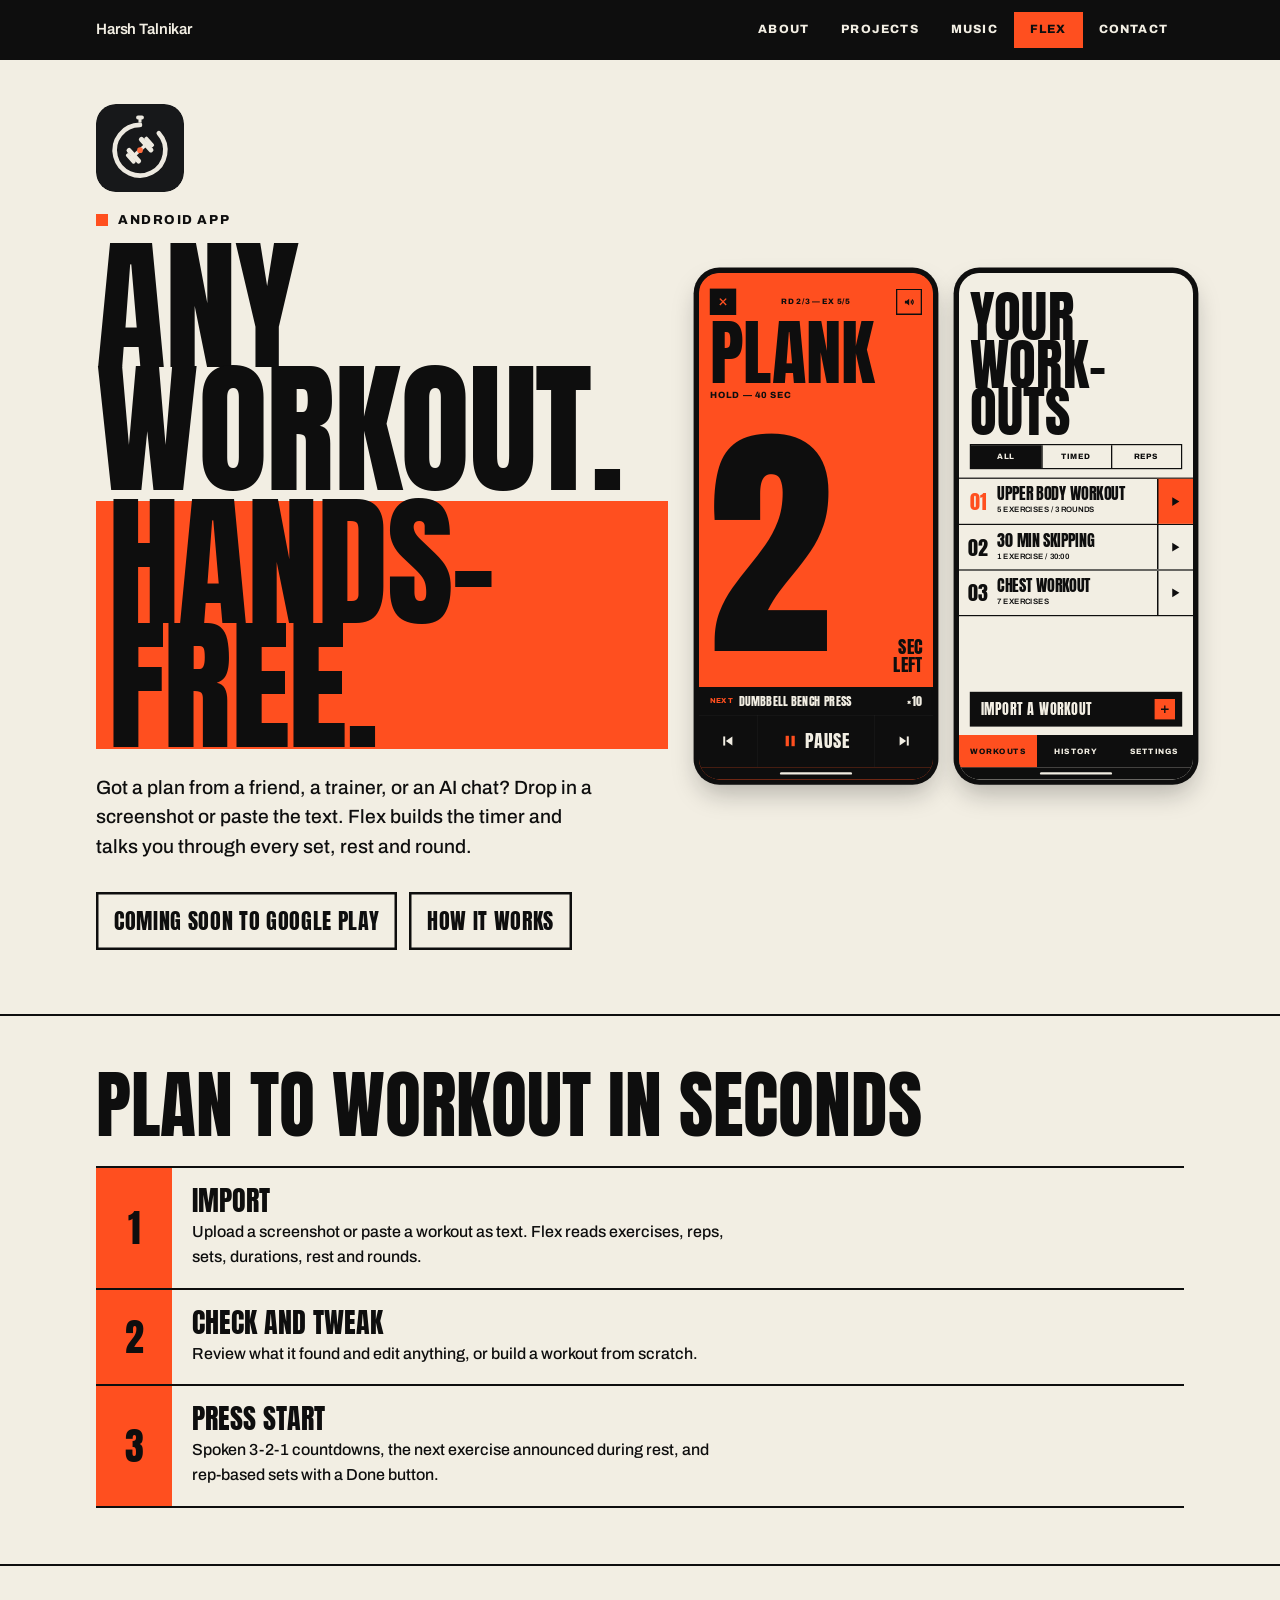
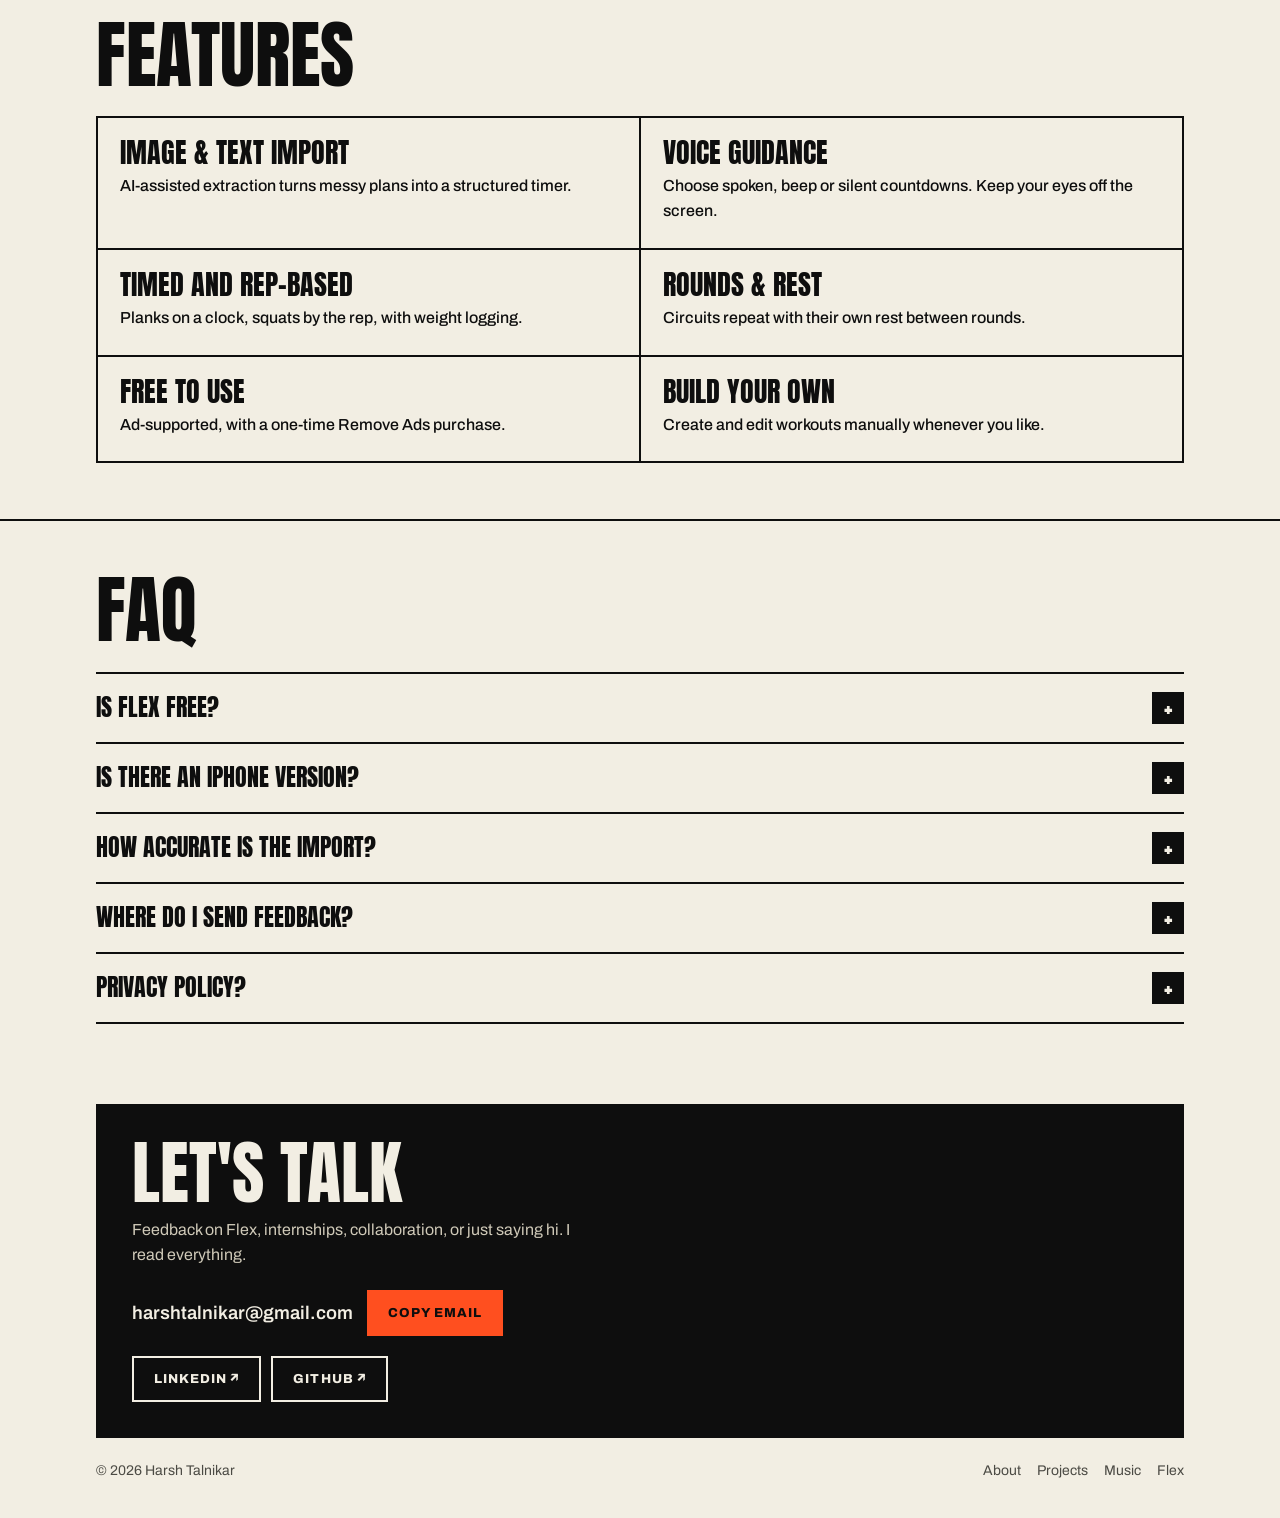
==== flex/index.html @ ae2ca4cb "Add files via upload" ====
<!doctype html>
<html lang="en"><head><meta charset="utf-8"><meta name="viewport" content="width=device-width,initial-scale=1,viewport-fit=cover">
<title>Flex · Any workout, hands-free</title><meta name="description" content="Flex turns a workout screenshot or pasted text into a voice-guided timer. Android app by Harsh Talnikar, coming soon to Google Play.">
<meta name="theme-color" content="#0E0E0E"><link rel="canonical" href="https://harshtalnikar.in/flex/">
<meta property="og:title" content="Flex · Any workout, hands-free"><meta property="og:description" content="Flex turns a workout screenshot or pasted text into a voice-guided timer. Android app by Harsh Talnikar, coming soon to Google Play."><meta property="og:type" content="website"><meta property="og:url" content="https://harshtalnikar.in/flex/"><meta property="og:site_name" content="Harsh Talnikar"><meta property="og:image" content="https://harshtalnikar.in/assets/og-image.png"><meta property="og:image:width" content="1200"><meta property="og:image:height" content="630"><meta name="twitter:card" content="summary_large_image"><meta name="twitter:title" content="Flex · Any workout, hands-free"><meta name="twitter:description" content="Flex turns a workout screenshot or pasted text into a voice-guided timer. Android app by Harsh Talnikar, coming soon to Google Play."><meta name="twitter:image" content="https://harshtalnikar.in/assets/og-image.png">
<link rel="icon" type="image/svg+xml" href="../assets/favicon.svg"><link rel="icon" type="image/png" sizes="32x32" href="../assets/favicon-32.png"><link rel="apple-touch-icon" href="../assets/apple-touch-icon.png">
<link rel="preconnect" href="https://fonts.googleapis.com"><link rel="preconnect" href="https://fonts.gstatic.com" crossorigin>
<link rel="stylesheet" href="https://fonts.googleapis.com/css2?family=Anton&family=Archivo:wght@400;500;600;700;800&family=Geist:wght@400;500;600;700&family=Instrument+Serif:ital@0;1&display=swap">
<link rel="stylesheet" href="../assets/style.css"></head>
<body data-page="flex">
<svg width="0" height="0" style="position:absolute" aria-hidden="true" focusable="false"><defs>
<symbol id="logo2b" viewBox="0 0 64 64"><rect width="64" height="64" rx="14" fill="#17181A"/><g transform="translate(32 32) scale(.8) translate(-32 -32)"><path d="M49.09 18.61A23 23 0 1 1 32 11" fill="none" stroke="#EDE9E0" stroke-width="4.2" stroke-linecap="round"/><rect x="28.5" y="2.5" width="7" height="3.6" rx="1.6" fill="#EDE9E0"/><rect x="30.6" y="5.5" width="2.8" height="3.4" fill="#EDE9E0"/><g transform="translate(32 34) rotate(-42)"><g transform="scale(1.02)"><rect x="-11" y="-1.5" width="22" height="3" rx="1.5" fill="#EDE9E0"/><rect x="-9.6" y="-8.5" width="4.4" height="17" rx="2" fill="#EDE9E0"/><rect x="5.2" y="-8.5" width="4.4" height="17" rx="2" fill="#EDE9E0"/><rect x="-12.8" y="-5.5" width="3.6" height="11" rx="1.5" fill="#EDE9E0"/><rect x="9.2" y="-5.5" width="3.6" height="11" rx="1.5" fill="#EDE9E0"/></g></g><circle cx="32" cy="34" r="2.6" fill="#FF6A3D"/></g></symbol>
<symbol id="chev" viewBox="0 0 24 24"><path d="M9 6l6 6-6 6" fill="none" stroke="currentColor" stroke-width="2.2" stroke-linecap="round" stroke-linejoin="round"/></symbol>
</defs></svg>
<header class="nav"><div class="wrap">
  <a class="brand" href="../" data-link="home"><span>Harsh Talnikar</span></a>
  <nav aria-label="Main"><ul class="seg">
    <li><a href="../about/" data-nav="about">About</a></li>
    <li><a href="../projects/" data-nav="projects">Projects</a></li>
    <li><a href="../music/" data-nav="music">Music</a></li>
    <li><a href="../flex/" data-nav="flex" aria-current="page">Flex</a></li>
    <li><a href="#contact" data-scroll="contact">Contact</a></li>
  </ul></nav>
</div></header>
<main>
<section class="page" data-page="flex">
  <div class="wrap p-hero">
    <div>
      <svg class="p-logo" role="img" aria-label="Flex logo"><use href="#logo2b"/></svg>
      <p class="p-kicker">Android app</p>
      <h1 class="p-h1">Any workout. <span>Hands-free.</span></h1>
      <p class="p-lede">Got a plan from a friend, a trainer, or an AI chat? Drop in a screenshot or paste the text. Flex builds the timer and talks you through every set, rest and round.</p>
      <div class="p-actions">
        <span class="p-btn soon" id="play-btn"><span>Coming soon to Google Play</span></span>
        <a class="p-btn line" href="#how" data-scroll="how"><span>How it works</span></a>
      </div>
    </div>
    <div class="phones" aria-hidden="true">
      <div class="phone"><div class="phone-in ps-timer">
        <div class="ps-top"><span class="ps-x"><svg width="18" height="18" viewBox="0 0 24 24" fill="none" stroke="currentColor" stroke-width="3" stroke-linecap="square"><path d="M6 6l12 12M18 6L6 18"/></svg></span><span class="ps-round">RD 2/3 — EX 5/5</span><span class="ps-vol"><svg width="19" height="19" viewBox="0 0 24 24" fill="#0E0E0E"><path d="M4 9h4l5-4v14l-5-4H4z"/><path d="M16.5 9a4 4 0 0 1 0 6M19 6.5a8 8 0 0 1 0 11" fill="none" stroke="#0E0E0E" stroke-width="2.4"/></svg></span></div>
        <div class="ps-name">Plank</div><div class="ps-sub">HOLD — 40 SEC</div>
        <div class="ps-num"><b id="count">3</b><span>SEC<br>LEFT</span></div>
        <div class="ps-bar"><div class="ps-next"><em>NEXT</em><span>DUMBBELL BENCH PRESS</span><span style="flex:none">×10</span></div>
          <div class="ps-ctrl"><div class="side"><svg width="26" height="26" viewBox="0 0 24 24" fill="#F2EEE3"><path d="M19 5l-10 7 10 7z"/><rect x="5" y="5" width="3" height="14"/></svg></div><div class="mid"><svg width="26" height="26" viewBox="0 0 24 24" fill="#FF4F1F"><rect x="5" y="4" width="5" height="16"/><rect x="14" y="4" width="5" height="16"/></svg>PAUSE</div><div class="side"><svg width="26" height="26" viewBox="0 0 24 24" fill="#F2EEE3"><path d="M5 5l10 7-10 7z"/><rect x="16" y="5" width="3" height="14"/></svg></div></div></div>
        <div class="ps-home" style="background:#0E0E0E"><i></i></div>
      </div></div>
      <div class="phone"><div class="phone-in ps-list">
        <div class="ps-title" style="padding-top:34px">Your<br>Work‑<br>outs</div>
        <div class="ps-tabs"><span class="on">ALL</span><span>TIMED</span><span>REPS</span></div>
        <div class="ps-rows">
          <div class="ps-row hot"><div class="n">01</div><div class="t"><b>Upper Body Workout</b><small>5 EXERCISES / 3 ROUNDS</small></div><div class="go"><svg width="22" height="22" viewBox="0 0 24 24" fill="#0E0E0E"><path d="M7 4l13 8-13 8z"/></svg></div></div>
          <div class="ps-row"><div class="n">02</div><div class="t"><b>30 min skipping</b><small>1 EXERCISE / 30:00</small></div><div class="go"><svg width="22" height="22" viewBox="0 0 24 24" fill="#0E0E0E"><path d="M7 4l13 8-13 8z"/></svg></div></div>
          <div class="ps-row"><div class="n">03</div><div class="t"><b>Chest Workout</b><small>7 EXERCISES</small></div><div class="go"><svg width="22" height="22" viewBox="0 0 24 24" fill="#0E0E0E"><path d="M7 4l13 8-13 8z"/></svg></div></div>
        </div>
        <div class="ps-import"><span>IMPORT A WORKOUT</span><i><svg width="18" height="18" viewBox="0 0 24 24" fill="none" stroke="currentColor" stroke-width="3" stroke-linecap="square"><path d="M12 5v14M5 12h14"/></svg></i></div>
        <div class="ps-tabbar"><span class="on">WORKOUTS</span><span>HISTORY</span><span>SETTINGS</span></div>
        <div class="ps-home"><i></i></div>
      </div></div>
    </div>
  </div>

  <section class="p-sec" id="how"><div class="wrap">
    <h2 class="p-h2">Plan to workout in seconds</h2>
    <ol class="p-steps">
      <li><div class="no">1</div><div class="tx"><h3>Import</h3><p>Upload a screenshot or paste a workout as text. Flex reads exercises, reps, sets, durations, rest and rounds.</p></div></li>
      <li><div class="no">2</div><div class="tx"><h3>Check and tweak</h3><p>Review what it found and edit anything, or build a workout from scratch.</p></div></li>
      <li><div class="no">3</div><div class="tx"><h3>Press start</h3><p>Spoken 3-2-1 countdowns, the next exercise announced during rest, and rep-based sets with a Done button.</p></div></li>
    </ol>
  </div></section>

  <section class="p-sec"><div class="wrap">
    <h2 class="p-h2">Features</h2>
    <div class="p-feats">
      <div><h3>Image &amp; text import</h3><p>AI-assisted extraction turns messy plans into a structured timer.</p></div>
      <div><h3>Voice guidance</h3><p>Choose spoken, beep or silent countdowns. Keep your eyes off the screen.</p></div>
      <div><h3>Timed and rep-based</h3><p>Planks on a clock, squats by the rep, with weight logging.</p></div>
      <div><h3>Rounds &amp; rest</h3><p>Circuits repeat with their own rest between rounds.</p></div>
      <div><h3>Free to use</h3><p>Ad-supported, with a one-time Remove Ads purchase.</p></div>
      <div><h3>Build your own</h3><p>Create and edit workouts manually whenever you like.</p></div>
    </div>
  </div></section>

  <section class="p-sec p-faq"><div class="wrap">
    <h2 class="p-h2">FAQ</h2>
    <details><summary>Is Flex free?</summary><p>Yes. It shows ads, and a one-time purchase removes them.</p></details>
    <details><summary>Is there an iPhone version?</summary><p>Not yet. Android first; iOS may follow.</p></details>
    <details><summary>How accurate is the import?</summary><p>Usually good, but AI can misread things. Always glance over the result before you start.</p></details>
    <details><summary>Where do I send feedback?</summary><p>Write to <strong>harshtalnikar@gmail.com</strong>. I read every message.</p></details>
    <details><summary>Privacy policy?</summary><p>Coming shortly on this page, before the public launch.</p></details>
  </div></section>
</section>
</main>
<footer id="contact"><div class="wrap foot">
  <div class="contact">
    <h2>Let's talk</h2>
    <p>Feedback on Flex, internships, collaboration, or just saying hi. I read everything.</p>
    <div class="email-row"><span class="email" id="email">harshtalnikar@gmail.com</span><button type="button" class="btn cream" id="copy">Copy email</button></div>
    <div class="actions"><a class="btn line-dark" href="https://www.linkedin.com/in/htalnikar/" target="_blank" rel="noopener">LinkedIn ↗</a><a class="btn line-dark" href="https://github.com/Skillboy127" target="_blank" rel="noopener">GitHub ↗</a></div>
  </div>
  <div class="fine"><span>© 2026 Harsh Talnikar</span><nav aria-label="Footer"><a href="../about/">About</a><a href="../projects/">Projects</a><a href="../music/">Music</a><a href="../flex/">Flex</a></nav></div>
</div></footer>
<script>
(function(){

  document.addEventListener('click',function(e){
    var s=e.target.closest('[data-scroll]');
    if(s){
      e.preventDefault();
      var t=document.getElementById(s.getAttribute('data-scroll'));
      if(t) t.scrollIntoView({behavior:'smooth',block:'start'});
      return;
    }
  });

  /* projects filter */
  var fb=document.querySelectorAll('[data-filter]');
  fb.forEach(function(b){
    b.addEventListener('click',function(){
      var f=b.getAttribute('data-filter');
      fb.forEach(function(x){x.setAttribute('aria-pressed',x===b?'true':'false');});
      document.querySelectorAll('.proj').forEach(function(p){p.hidden=!(f==='all'||p.getAttribute('data-cat')===f);});
    });
  });

  /* copy email */
  var cb=document.getElementById('copy'), em=document.getElementById('email');
  if(cb&&em){
  function selectEmail(){var r=document.createRange();r.selectNodeContents(em);var s=window.getSelection();s.removeAllRanges();s.addRange(r);}
  cb.addEventListener('click',function(){
    function ok(){cb.textContent='Copied';setTimeout(function(){cb.textContent='Copy email';},1600);}
    try{ navigator.clipboard.writeText(em.textContent).then(ok,function(){selectEmail();cb.textContent='Selected';}); }
    catch(err){ selectEmail(); cb.textContent='Selected'; }
  });
  }

  /* poster timer: counts 3-2-1 on loop */
  var c=document.getElementById('count');
  if(c && !window.matchMedia('(prefers-reduced-motion: reduce)').matches){
    var n=3; setInterval(function(){ n=n<=1?3:n-1; c.textContent=n; },1000);
  }
})();
</script>
</body></html>
---- assets/style.css ----
/* Concept: "Daylight" — warm paper ground, ink-black cards, one orange accent. Flex page switches the whole chrome to the "Poster" look (Anton, hard rules, square corners). */
:root{
  --bg:#F4F3EF; --surface:#FFFFFF; --field:#E9E7E1; --line:#E3E1DB; --hover:#F0EFEA;
  --ink:#16161A; --ink-2:#45454A; --muted:#6B6B70; --on-ink:#F4F3EF; --on-ink-muted:#B9B8B2;
  --accent:#FF4F1F; --accent-text:#B8330A;
  --nav-bg:rgba(244,243,239,.92); --nav-solid:#F4F3EF;
  --serif:'Instrument Serif',Georgia,'Times New Roman',serif;
  --sans:'Geist',system-ui,-apple-system,'Segoe UI',Roboto,sans-serif;
  --poster-display:'Anton',Impact,'Arial Narrow',sans-serif;
  --poster-sans:'Archivo','Geist',system-ui,sans-serif;
  --p-bg:#F2EEE3; --p-sand:#E4DECF; --p-ink:#0E0E0E; --p-orange:#FF4F1F;
  color-scheme:light;
}
*{box-sizing:border-box}
html{scroll-behavior:smooth}
body{margin:0;background:var(--bg);color:var(--ink);font-family:var(--sans);font-size:16px;line-height:1.55;overflow-x:clip;-webkit-font-smoothing:antialiased}
body::before{content:"";position:fixed;inset:0 0 auto;height:env(safe-area-inset-top,0px);z-index:30;background:var(--nav-solid)}
img,svg{max-width:100%}
a{color:inherit}
p{margin:0 0 14px}
h1,h2,h3{margin:0;font-weight:400;text-wrap:balance}
a:focus-visible,button:focus-visible,summary:focus-visible{outline:2px solid var(--accent);outline-offset:3px}
.wrap{max-width:1120px;margin:0 auto;padding-inline:max(16px,env(safe-area-inset-left,0px)) max(16px,env(safe-area-inset-right,0px))}

/* ---------- nav ---------- */
.nav{position:sticky;top:env(safe-area-inset-top,0px);z-index:20;background:var(--nav-bg);-webkit-backdrop-filter:blur(12px);backdrop-filter:blur(12px);border-bottom:1px solid var(--line)}
.nav .wrap{display:flex;align-items:center;justify-content:space-between;flex-wrap:wrap;gap:10px 20px;padding-block:12px}
.brand{display:flex;align-items:center;gap:10px;font-weight:600;font-size:15px;letter-spacing:-.01em;text-decoration:none}
.logo{width:34px;height:34px;display:block;flex:none}
.seg{display:flex;gap:2px;padding:3px;margin:0;list-style:none;border-radius:10px;background:var(--field)}
.seg a,.seg button{display:block;padding:7px 14px;border:0;border-radius:8px;background:transparent;font:500 14px/1.3 var(--sans);color:var(--ink-2);text-decoration:none;cursor:pointer}
.seg a[aria-current="page"],.seg button[aria-pressed="true"]{background:#fff;color:var(--ink);font-weight:600;box-shadow:0 1px 2px rgba(0,0,0,.08)}
@media (max-width:640px){.nav nav{width:100%}.seg{width:100%}.seg li{flex:1}.seg a{text-align:center;padding:8px 2px;font-size:13px}}

/* ---------- shared bits ---------- */
.eyebrow{display:flex;align-items:center;gap:10px;margin:0 0 18px;font-size:13px;font-weight:600;letter-spacing:.12em;text-transform:uppercase;color:var(--muted)}
.eyebrow::before{content:"";width:9px;height:9px;background:var(--accent)}
.display{font-family:var(--serif);font-size:clamp(3.1rem,9.2vw,7.4rem);line-height:.96;letter-spacing:-.02em;max-width:14ch;margin:0 0 24px}
.display em,.h1 em{font-style:italic;background:linear-gradient(transparent 64%,var(--accent) 64% 90%,transparent 90%);padding:0 .04em}
.h1{font-family:var(--serif);font-size:clamp(2.8rem,7vw,5.4rem);line-height:.98;letter-spacing:-.02em;max-width:16ch;margin:0 0 22px}
.lede{font-size:clamp(1.05rem,1.5vw,1.22rem);color:var(--ink-2);max-width:60ch;margin:0}
.h2{font-family:var(--serif);font-size:clamp(2.1rem,4vw,3rem);line-height:1.05;letter-spacing:-.01em}
.sec{padding-block:56px}
.sec-head{display:flex;justify-content:space-between;align-items:baseline;gap:12px;margin-bottom:22px}
.sec-head a{font-size:14px;font-weight:600;color:var(--ink-2)}
.actions{display:flex;flex-wrap:wrap;gap:10px;margin-top:30px}
.btn{display:inline-flex;align-items:center;justify-content:center;gap:8px;height:46px;padding:0 20px;border-radius:999px;border:1px solid transparent;font:600 15px/1 var(--sans);text-decoration:none;cursor:pointer;transition:transform .12s}
.btn:active{transform:scale(.97)}
.btn.primary{background:var(--ink);color:var(--on-ink)}
.btn.ghost{background:var(--surface);color:var(--ink);border-color:var(--line)}
.btn.cream{background:var(--on-ink);color:var(--ink)}
.btn.line-dark{background:transparent;color:var(--on-ink);border-color:rgba(244,243,239,.3)}
.tags{display:flex;flex-wrap:wrap;gap:8px;margin-top:28px}
.tag{display:inline-block;padding:5px 10px;border-radius:999px;background:var(--field);color:var(--ink-2);font-size:12px;font-weight:600;line-height:1.3}
.tag.live{background:var(--accent);color:var(--ink)}
.two{display:grid;grid-template-columns:minmax(0,1fr) minmax(0,2fr);gap:20px 48px}
.two>*{min-width:0}
@media (max-width:760px){.two{grid-template-columns:minmax(0,1fr)}}
.copy p{max-width:62ch;color:var(--ink-2)}
.copy strong{color:var(--ink)}
.copy a{color:var(--accent-text);font-weight:600}

/* ---------- home ---------- */
.hero{min-height:calc(100svh - 64px);display:flex;align-items:center;padding-block:48px}
@media (max-width:640px){.hero{min-height:calc(100svh - 120px)}}
.feature{display:flex;align-items:center;justify-content:space-between;gap:28px;padding:30px;border-radius:24px;background:var(--ink);color:var(--on-ink);text-decoration:none}
.feature>div{min-width:0}
.feature h3{font-family:var(--serif);font-size:clamp(2.6rem,6vw,4rem);line-height:1;margin:14px 0 12px}
.feature p{color:var(--on-ink-muted);max-width:54ch}
.feature .logo{width:112px;height:112px;border-radius:26px;box-shadow:0 0 0 1px rgba(244,243,239,.12)}
@media (max-width:640px){.feature{flex-direction:column;align-items:flex-start;padding:22px}.feature .logo{width:72px;height:72px;order:-1}}
.list{margin:12px 0 0;padding:0;list-style:none;background:var(--surface);border-radius:16px;overflow:hidden}
.list li+li{border-top:1px solid var(--line)}
.list a{display:flex;align-items:center;gap:14px;padding:16px 18px;text-decoration:none}
.list a:hover{background:var(--hover)}
.list a>span{flex:1;min-width:0}
.list b{display:block;font-weight:500;font-size:17px}
.list small{display:block;margin-top:2px;color:var(--muted);font-size:14px}
.list svg{color:#A3A29C;flex:none}
.tiles{display:grid;grid-template-columns:repeat(auto-fit,minmax(250px,1fr));gap:12px}
.tile{display:flex;flex-direction:column;gap:10px;padding:24px;border-radius:20px;background:var(--surface);text-decoration:none}
.tile .tag{align-self:flex-start}
.tile h3{font-family:var(--serif);font-size:2rem;line-height:1.05}
.tile p{margin:0;color:var(--ink-2);font-size:15px}

/* ---------- inner pages ---------- */
.phead{padding-block:60px 28px}
.photo{display:block;width:100%;height:auto;aspect-ratio:16/8;object-fit:cover;object-position:50% 42%;border-radius:24px}
.timeline{background:var(--surface);border-radius:20px;overflow:hidden}
.tl{display:grid;grid-template-columns:150px minmax(0,1fr);gap:4px 24px;padding:20px 22px}
.tl+.tl{border-top:1px solid var(--line)}
.tl time{color:var(--muted);font-size:14px;font-weight:500;font-variant-numeric:tabular-nums;padding-top:2px}
.tl h3{font:600 17px/1.35 var(--sans);margin:0 0 4px}
.tl p{margin:0;color:var(--ink-2);font-size:15px}
@media (max-width:640px){.tl{grid-template-columns:minmax(0,1fr)}}
.facts{margin:0;padding:0;list-style:none;display:grid;gap:10px}
.facts li{padding:14px 18px;border-radius:14px;background:var(--surface);color:var(--ink-2)}
.facts strong{color:var(--ink)}
.filter{display:inline-flex;margin:22px 0 0}
.projects{display:grid;gap:14px;padding-bottom:56px}
.proj{display:grid;grid-template-columns:minmax(0,1fr) minmax(0,1.7fr);gap:22px 40px;padding:30px;border-radius:24px;background:var(--surface)}
.proj>*{min-width:0}
.proj h2{font-family:var(--serif);font-size:clamp(2rem,4vw,2.7rem);line-height:1.02}
.proj .meta{margin:6px 0 14px;color:var(--muted);font-size:14px}
.proj .tags{margin-top:0}
.proj .actions{margin-top:20px}
.proj ul{margin:0;padding-left:18px;color:var(--ink-2)}
.proj li{margin-bottom:10px}
.proj li strong{color:var(--ink)}
@media (max-width:760px){.proj{grid-template-columns:minmax(0,1fr);padding:22px}}
.eq{display:flex;align-items:flex-end;gap:5px;height:44px;margin-bottom:22px}
.eq i{display:block;width:7px;height:100%;background:var(--accent);border-radius:2px;transform-origin:bottom;animation:eq 1.1s ease-in-out infinite}
.eq i:nth-child(2){animation-delay:-.2s}.eq i:nth-child(3){animation-delay:-.5s}.eq i:nth-child(4){animation-delay:-.8s}.eq i:nth-child(5){animation-delay:-.35s}.eq i:nth-child(6){animation-delay:-.65s}.eq i:nth-child(7){animation-delay:-.1s}
@keyframes eq{0%,100%{transform:scaleY(.25)}50%{transform:scaleY(1)}}
.spotify{display:flex;align-items:center;justify-content:space-between;gap:20px;flex-wrap:wrap;padding:24px 26px;border-radius:20px;background:var(--surface)}
.spotify h3{font-family:var(--serif);font-size:2rem;line-height:1.05;margin-bottom:4px}
.spotify p{margin:0;color:var(--muted);font-size:15px}
.cover-grid{display:grid;grid-template-columns:repeat(auto-fit,minmax(260px,1fr));gap:14px}
.cover-card{display:flex;flex-direction:column;gap:12px;padding:16px 16px 22px;border-radius:22px;background:var(--surface);text-decoration:none}
.cover-card img{display:block;width:100%;height:auto;aspect-ratio:1/1;object-fit:cover;border-radius:12px}
.cover-card h3{font-family:var(--serif);font-size:2rem;line-height:1}
.cover-card p{margin:0;color:var(--ink-2);font-size:15px}
.cover-card .tag{align-self:flex-start}

/* ---------- footer / contact ---------- */
.foot{padding-block:24px 36px}
.contact{display:grid;gap:14px;padding:36px;border-radius:28px;background:var(--ink);color:var(--on-ink)}
.contact h2{font-family:var(--serif);font-size:clamp(2.4rem,5vw,3.6rem);line-height:1}
.contact p{margin:0;color:var(--on-ink-muted);max-width:50ch}
.email-row{display:flex;flex-wrap:wrap;align-items:center;gap:10px 14px;margin-top:8px}
.email{font-weight:600;font-size:1.15rem;user-select:all;overflow-wrap:anywhere}
.contact .actions{margin-top:6px}
.fine{display:flex;flex-wrap:wrap;justify-content:space-between;gap:10px 24px;padding-top:22px;color:var(--muted);font-size:14px}
.fine nav{display:flex;flex-wrap:wrap;gap:6px 16px}
.fine a{text-decoration:none}.fine a:hover{color:var(--ink)}
@media (max-width:640px){.contact{padding:24px}}

/* =====================================================
   POSTER — Flex page chrome and content
   ===================================================== */
body[data-page="flex"]{--nav-bg:#0E0E0E;--nav-solid:#0E0E0E;background:var(--p-bg);color:var(--p-ink);font-family:var(--poster-sans)}
body[data-page="flex"] .nav{border-bottom:0}
body[data-page="flex"] .brand{color:var(--p-bg)}
body[data-page="flex"] .seg{background:transparent;padding:0;gap:0;border-radius:0}
body[data-page="flex"] .seg a{padding:10px 16px;border-radius:0;color:var(--p-bg);font:800 12px/1.3 var(--poster-sans);letter-spacing:.1em;text-transform:uppercase}
body[data-page="flex"] .seg a[aria-current="page"]{background:var(--p-orange);color:var(--p-ink);box-shadow:none}
@media (max-width:640px){body[data-page="flex"] .seg a{padding:10px 2px;font-size:11px;letter-spacing:.04em}}
body[data-page="flex"] .fine{color:#4b4a44}
body[data-page="flex"] .fine a:hover{color:var(--p-ink)}
body[data-page="flex"] .contact{border-radius:0;background:var(--p-ink);color:var(--p-bg)}
body[data-page="flex"] .contact h2{font-family:var(--poster-display);text-transform:uppercase;font-size:clamp(2.6rem,6vw,4.4rem);line-height:.92}
body[data-page="flex"] .contact p{color:#cfc9b8}
body[data-page="flex"] .btn{border-radius:0;font-family:var(--poster-sans);font-weight:800;text-transform:uppercase;letter-spacing:.08em;font-size:13px}
body[data-page="flex"] .btn.cream{background:var(--p-orange);color:var(--p-ink)}
body[data-page="flex"] .btn.line-dark{border:2.5px solid var(--p-bg);color:var(--p-bg)}

.p-hero{display:grid;grid-template-columns:minmax(0,1.2fr) minmax(0,1fr);gap:28px 40px;align-items:center;padding-block:44px 64px}
.p-hero>*{min-width:0}
@media (max-width:900px){.p-hero{grid-template-columns:minmax(0,1fr)}}
.p-kicker{display:flex;align-items:center;gap:10px;margin:0 0 18px;font:800 13px/1 var(--poster-sans);letter-spacing:.12em;text-transform:uppercase}
.p-kicker::before{content:"";width:12px;height:12px;background:var(--p-orange)}
.p-logo{display:block;width:88px;height:88px;margin-bottom:22px;border-radius:20px}
.p-h1{font-family:var(--poster-display);font-weight:400;text-transform:uppercase;font-size:clamp(4rem,11.5vw,9rem);line-height:.86;letter-spacing:-.01em;margin:0 0 24px}
.p-h1 span{display:inline-block;background:var(--p-orange);padding:0 .08em;margin-top:.06em}
.p-lede{font-size:clamp(1.05rem,1.6vw,1.2rem);font-weight:500;max-width:46ch;margin:0}
.p-actions{display:flex;flex-wrap:wrap;gap:12px;margin-top:30px}
.p-btn{display:flex;align-items:center;justify-content:space-between;gap:18px;height:58px;padding:0 12px 0 18px;background:var(--p-ink);color:var(--p-bg);font:400 22px/1 var(--poster-display);letter-spacing:.03em;text-transform:uppercase;text-decoration:none;cursor:pointer}
.p-btn i{width:34px;height:34px;display:grid;place-items:center;background:var(--p-orange);color:var(--p-ink)}
.p-btn.line{background:transparent;color:var(--p-ink);box-shadow:inset 0 0 0 2.5px var(--p-ink);padding-right:18px}
.p-btn:active{transform:translateY(2px)}
.p-h2{font-family:var(--poster-display);font-weight:400;text-transform:uppercase;font-size:clamp(2.6rem,6vw,4.6rem);line-height:.9;margin:0 0 28px}
.p-sec{padding-block:56px;border-top:2.5px solid var(--p-ink)}

.phones{--s:.6;display:flex;justify-content:center;align-items:flex-start;gap:26px;padding:8px}
@media (max-width:900px){.phones{--s:.7}}
@media (max-width:720px){.phones .phone+.phone{display:none}}
@media (max-width:380px){.phones{--s:.6}}
.phone{position:relative;flex:none;width:calc(390px * var(--s));height:calc(844px * var(--s))}
.phone-in{position:absolute;left:0;top:0;width:390px;height:844px;overflow:hidden;border-radius:34px;transform:scale(var(--s));transform-origin:0 0;box-shadow:0 0 0 9px #0E0E0E,0 22px 44px rgba(14,14,14,.28);display:flex;flex-direction:column;font-family:var(--poster-sans);color:#0E0E0E}
.ps-timer{background:#FF4F1F}
.ps-list{background:#F2EEE3}
.ps-top{display:flex;align-items:center;justify-content:space-between;padding:26px 18px 0}
.ps-x{width:44px;height:44px;background:#0E0E0E;color:#FF4F1F;display:grid;place-items:center}
.ps-vol{width:44px;height:44px;box-shadow:inset 0 0 0 2.5px #0E0E0E;display:grid;place-items:center}
.ps-round{font-size:13px;font-weight:800;letter-spacing:.08em}
.ps-name{padding:14px 18px 0;font:400 118px/.85 var(--poster-display);text-transform:uppercase}
.ps-sub{padding:8px 18px 0;font-size:15px;font-weight:800;letter-spacing:.1em}
.ps-num{flex:1;min-height:0;position:relative;display:flex;align-items:center;padding-left:14px}
.ps-num b{font:400 420px/.76 var(--poster-display);font-variant-numeric:tabular-nums}
.ps-num span{position:absolute;right:18px;bottom:22px;text-align:right;font:400 30px/1 var(--poster-display)}
.ps-bar{background:#0E0E0E;color:#F2EEE3}
.ps-next{display:flex;align-items:center;gap:10px;padding:12px 18px;box-shadow:0 1px 0 #333}
.ps-next em{font-style:normal;font-size:12px;font-weight:800;letter-spacing:.1em;color:#FF4F1F}
.ps-next span{flex:1;font:400 20px/1.1 var(--poster-display);letter-spacing:.02em}
.ps-ctrl{display:flex;height:88px}
.ps-ctrl>div{display:flex;align-items:center;justify-content:center}
.ps-ctrl .side{width:96px}
.ps-ctrl .mid{flex:1;gap:12px;font:400 30px/1 var(--poster-display);letter-spacing:.04em;box-shadow:inset 1px 0 0 #333,inset -1px 0 0 #333}
.ps-title{padding:26px 18px 0;font:400 92px/.86 var(--poster-display);text-transform:uppercase}
.ps-tabs{display:flex;margin:14px 18px 0;border:2.5px solid #0E0E0E}
.ps-tabs span{flex:1;padding:9px 0;text-align:center;font-size:13px;font-weight:800;letter-spacing:.08em}
.ps-tabs span+span{box-shadow:inset 2.5px 0 0 #0E0E0E}
.ps-tabs .on{background:#0E0E0E;color:#F2EEE3}
.ps-rows{flex:1;margin-top:14px}
.ps-row{display:flex;align-items:stretch;border-top:2.5px solid #0E0E0E}
.ps-row:last-child{border-bottom:2.5px solid #0E0E0E}
.ps-row .n{width:64px;display:grid;place-items:center;font:400 34px/1 var(--poster-display)}
.ps-row .t{flex:1;padding:12px 0}
.ps-row .t b{display:block;font:400 26px/1 var(--poster-display);text-transform:uppercase}
.ps-row .t small{display:block;margin-top:4px;font-size:13px;font-weight:600}
.ps-row .go{width:60px;display:grid;place-items:center;box-shadow:inset 2.5px 0 0 #0E0E0E}
.ps-row.hot .n{color:#FF4F1F}.ps-row.hot .go{background:#FF4F1F}
.ps-import{display:flex;align-items:center;justify-content:space-between;margin:14px 18px;height:58px;padding:0 12px 0 18px;background:#0E0E0E;color:#F2EEE3;font:400 24px/1 var(--poster-display);letter-spacing:.03em}
.ps-import i{width:34px;height:34px;background:#FF4F1F;color:#0E0E0E;display:grid;place-items:center}
.ps-tabbar{display:flex;height:54px;background:#0E0E0E;color:#F2EEE3;font-size:13px;font-weight:800;letter-spacing:.1em}
.ps-tabbar span{flex:1;display:grid;place-items:center}
.ps-tabbar .on{background:#FF4F1F;color:#0E0E0E}
.ps-home{height:20px;background:#0E0E0E;display:grid;place-items:center}
.ps-home i{display:block;width:120px;height:4px;border-radius:2px;background:#F2EEE3}

.p-steps{margin:0;padding:0;list-style:none;border-top:2.5px solid var(--p-ink)}
.p-steps li{display:grid;grid-template-columns:76px minmax(0,1fr);border-bottom:2.5px solid var(--p-ink)}
.p-steps .no{display:grid;place-items:center;background:var(--p-orange);font:400 38px/1 var(--poster-display)}
.p-steps .tx{padding:18px 20px}
.p-steps h3{font:400 28px/1 var(--poster-display);text-transform:uppercase;margin-bottom:6px}
.p-steps p{margin:0;max-width:60ch;font-weight:500}
.p-feats{display:grid;grid-template-columns:repeat(2,minmax(0,1fr));border-left:2.5px solid var(--p-ink)}
.p-feats>div{padding:20px 22px 24px;border-right:2.5px solid var(--p-ink);border-bottom:2.5px solid var(--p-ink)}
.p-feats{border-top:2.5px solid var(--p-ink)}
.p-feats h3{font:400 28px/1 var(--poster-display);text-transform:uppercase;margin-bottom:8px}
.p-feats p{margin:0;font-weight:500}
@media (max-width:640px){.p-feats{grid-template-columns:minmax(0,1fr)}}
.p-faq details{border-top:2.5px solid var(--p-ink)}
.p-faq details:last-child{border-bottom:2.5px solid var(--p-ink)}
.p-faq summary{display:flex;justify-content:space-between;align-items:center;gap:16px;padding:18px 0;cursor:pointer;list-style:none;font:400 24px/1.1 var(--poster-display);text-transform:uppercase}
.p-faq summary::-webkit-details-marker{display:none}
.p-faq summary::after{content:"+";flex:none;width:32px;height:32px;display:grid;place-items:center;background:var(--p-ink);color:var(--p-bg);font:400 24px/1 var(--poster-display)}
.p-faq details[open] summary::after{content:"–";background:var(--p-orange);color:var(--p-ink)}
.p-faq p{margin:0 0 18px;max-width:60ch;font-weight:500}
.p-faq a{font-weight:700}

@media (prefers-reduced-motion:reduce){html{scroll-behavior:auto}.eq i{animation:none;transform:scaleY(.6)}.btn,.p-btn{transition:none}}

/* real Spotify player */
.embed{border-radius:20px;overflow:hidden;background:var(--surface)}
.embed iframe{display:block;width:100%;height:352px;border:0}
.p-btn.soon{cursor:default;background:transparent;color:var(--p-ink);box-shadow:inset 0 0 0 2.5px var(--p-ink);padding-right:18px}
.p-btn.soon:active{transform:none}
.nf{min-height:calc(100svh - 64px);display:flex;align-items:center;padding-block:48px}
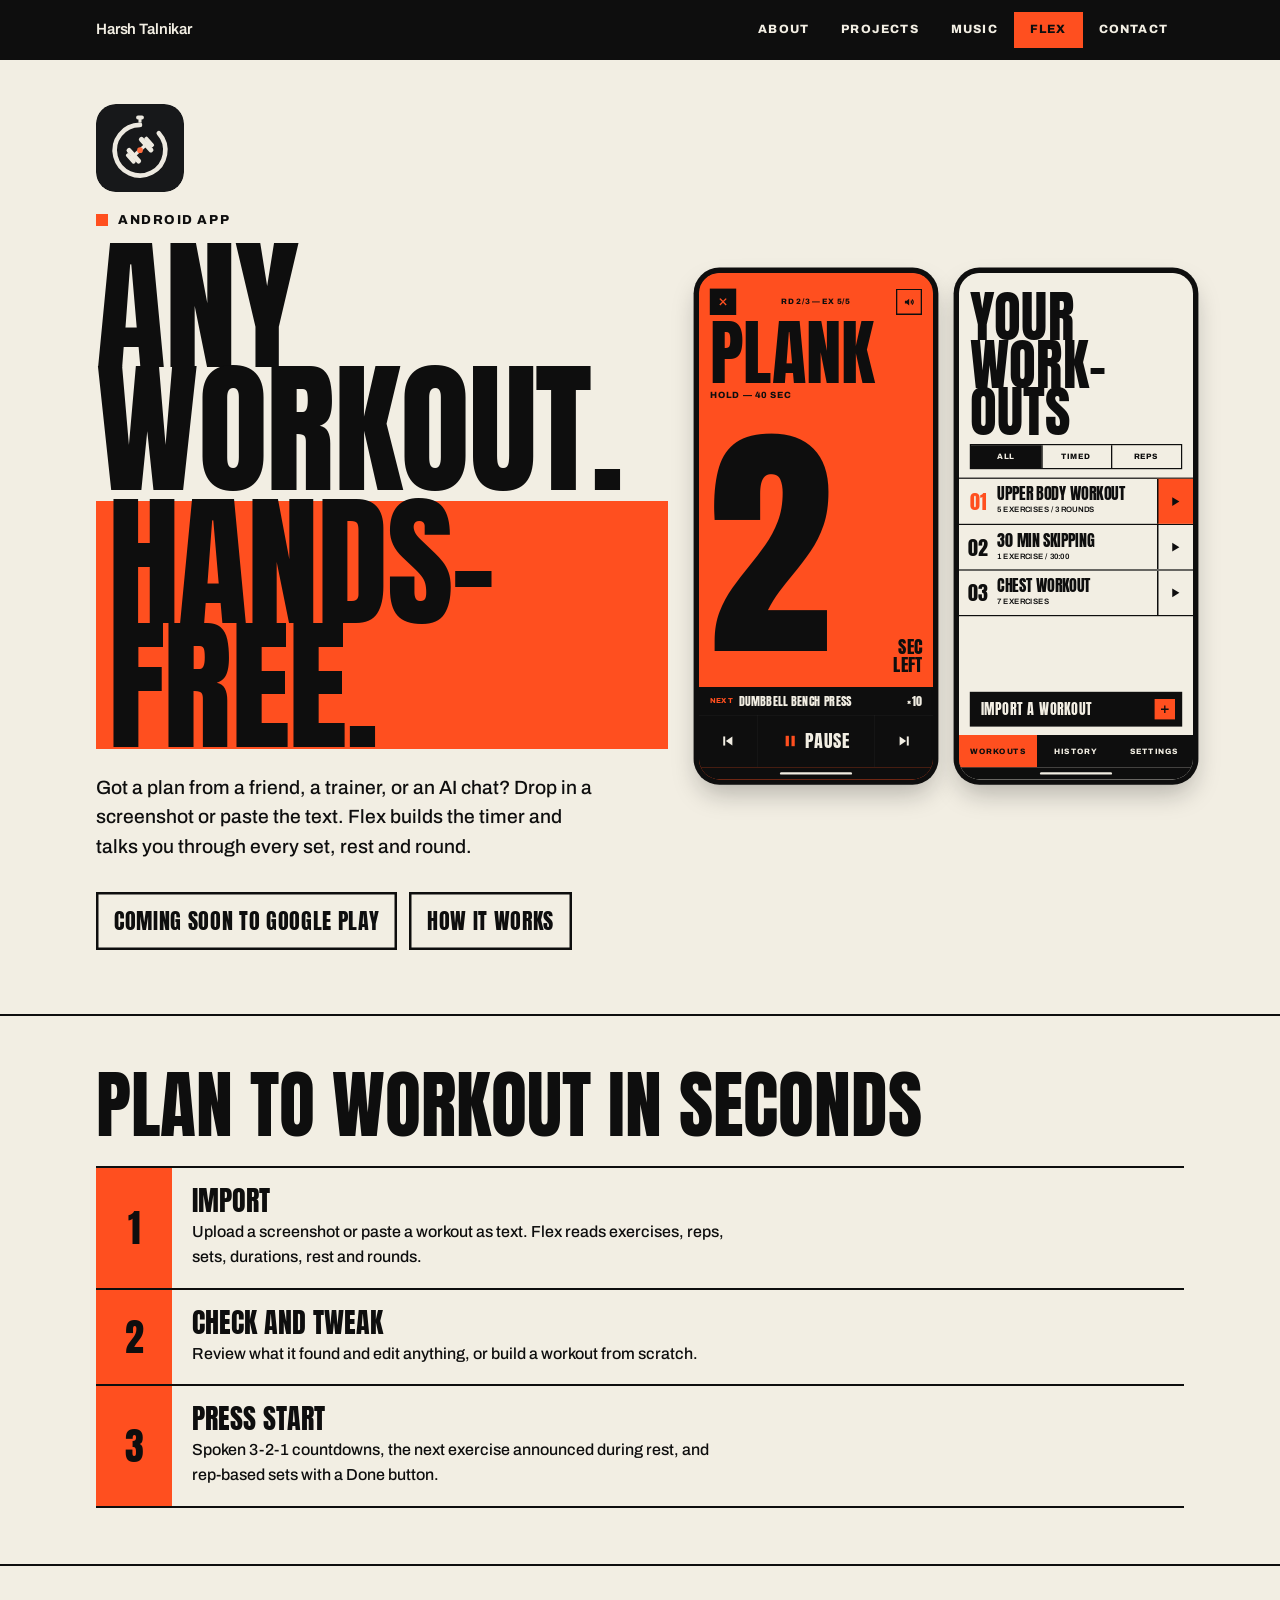
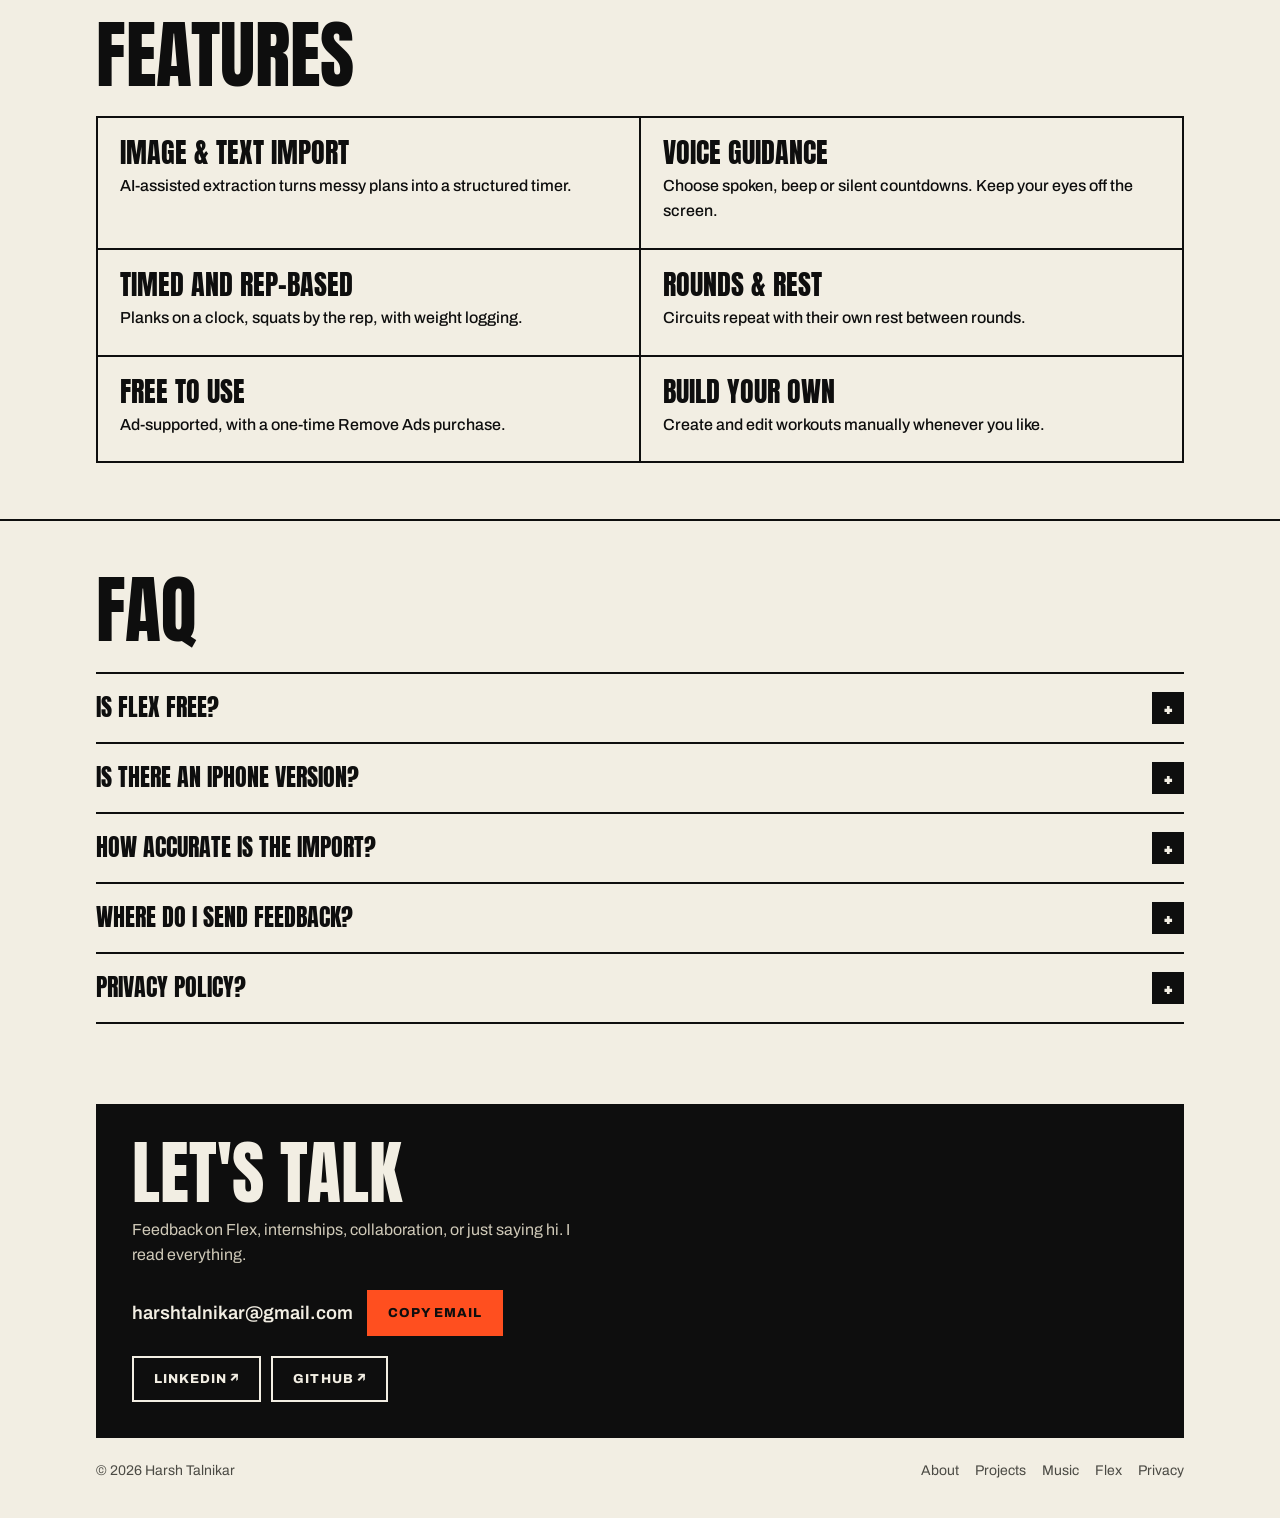
==== commit 9f1678f9: "Add files via upload" ====
--- a/flex/index.html
+++ b/flex/index.html
@@ -86,7 +86,7 @@
     <details><summary>Is there an iPhone version?</summary><p>Not yet. Android first; iOS may follow.</p></details>
     <details><summary>How accurate is the import?</summary><p>Usually good, but AI can misread things. Always glance over the result before you start.</p></details>
     <details><summary>Where do I send feedback?</summary><p>Write to <strong>harshtalnikar@gmail.com</strong>. I read every message.</p></details>
-    <details><summary>Privacy policy?</summary><p>Coming shortly on this page, before the public launch.</p></details>
+    <details><summary>Privacy policy?</summary><p>Yes. Read the <a href="privacy/"><strong>Flex Privacy Policy</strong></a>.</p></details>
   </div></section>
 </section>
 </main>
@@ -97,7 +97,7 @@
     <div class="email-row"><span class="email" id="email">harshtalnikar@gmail.com</span><button type="button" class="btn cream" id="copy">Copy email</button></div>
     <div class="actions"><a class="btn line-dark" href="https://www.linkedin.com/in/htalnikar/" target="_blank" rel="noopener">LinkedIn ↗</a><a class="btn line-dark" href="https://github.com/Skillboy127" target="_blank" rel="noopener">GitHub ↗</a></div>
   </div>
-  <div class="fine"><span>© 2026 Harsh Talnikar</span><nav aria-label="Footer"><a href="../about/">About</a><a href="../projects/">Projects</a><a href="../music/">Music</a><a href="../flex/">Flex</a></nav></div>
+  <div class="fine"><span>© 2026 Harsh Talnikar</span><nav aria-label="Footer"><a href="../about/">About</a><a href="../projects/">Projects</a><a href="../music/">Music</a><a href="../flex/">Flex</a><a href="../flex/privacy/">Privacy</a></nav></div>
 </div></footer>
 <script>
 (function(){
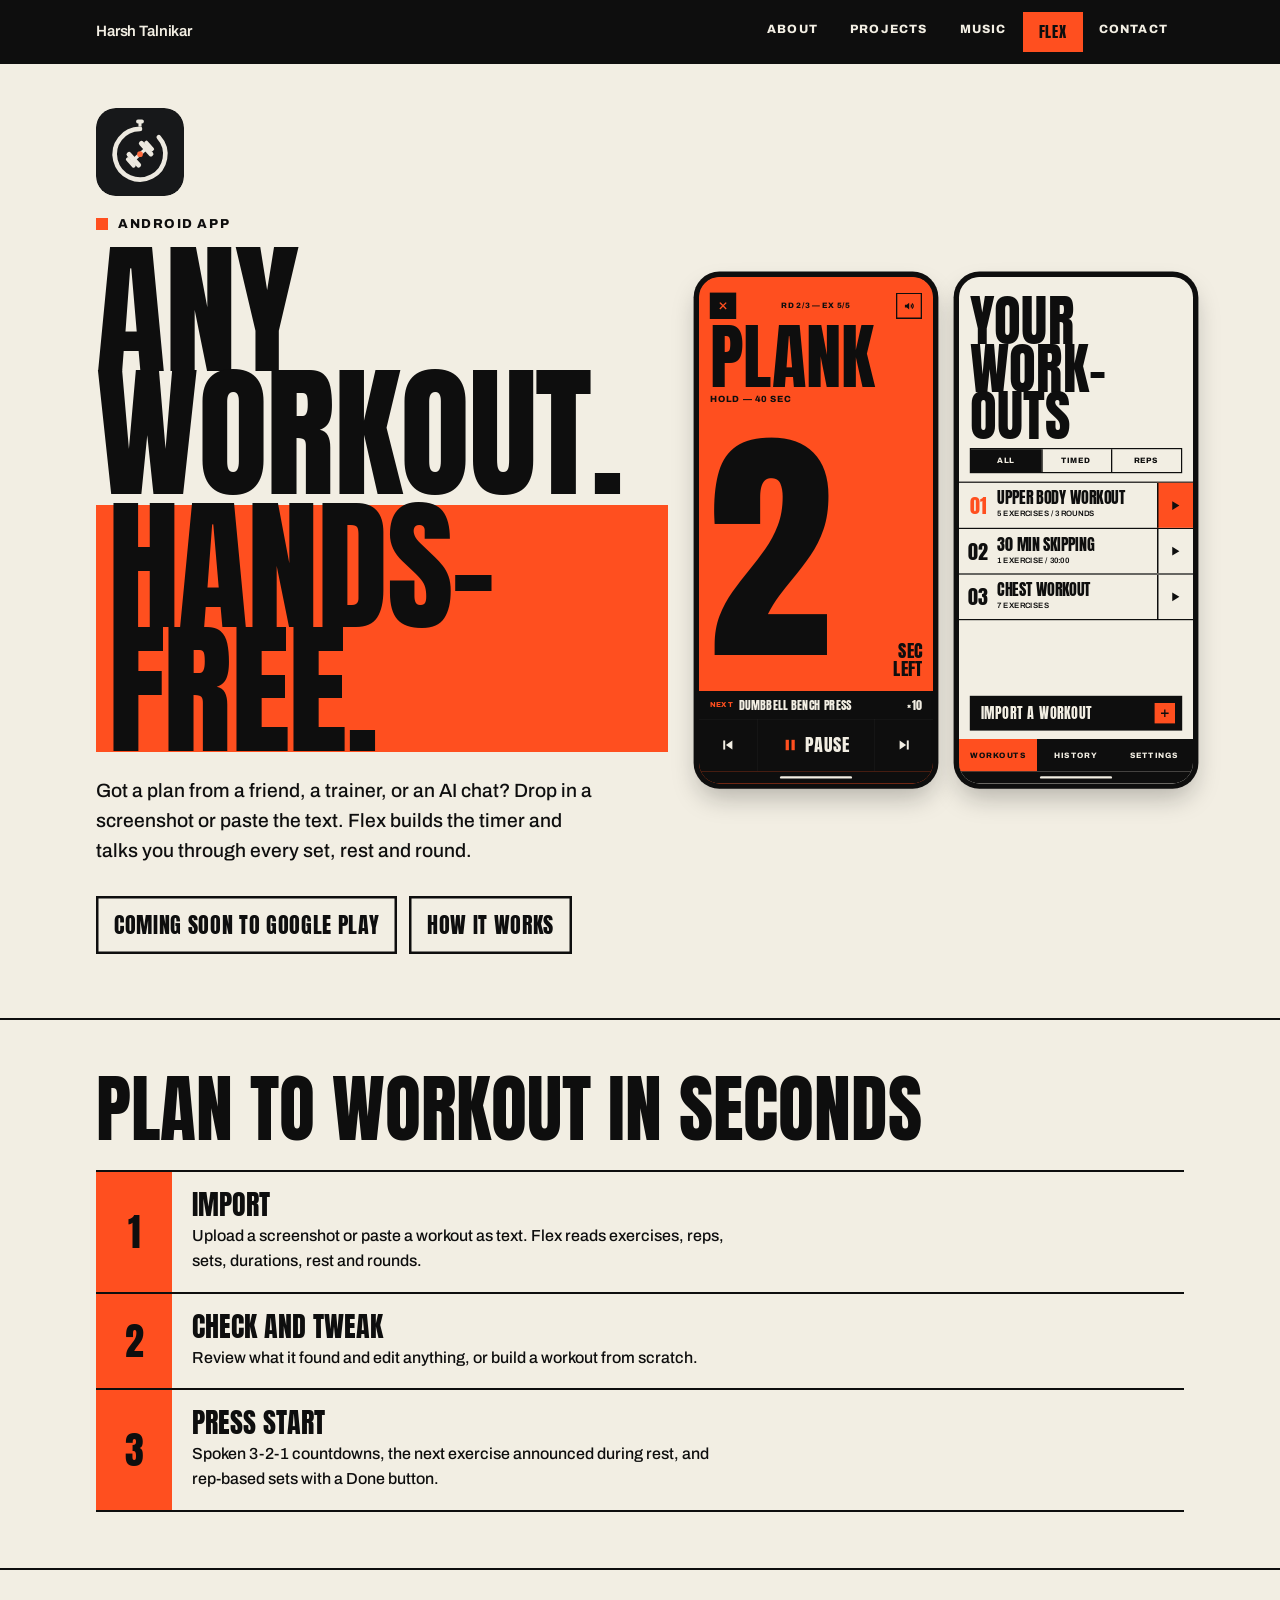
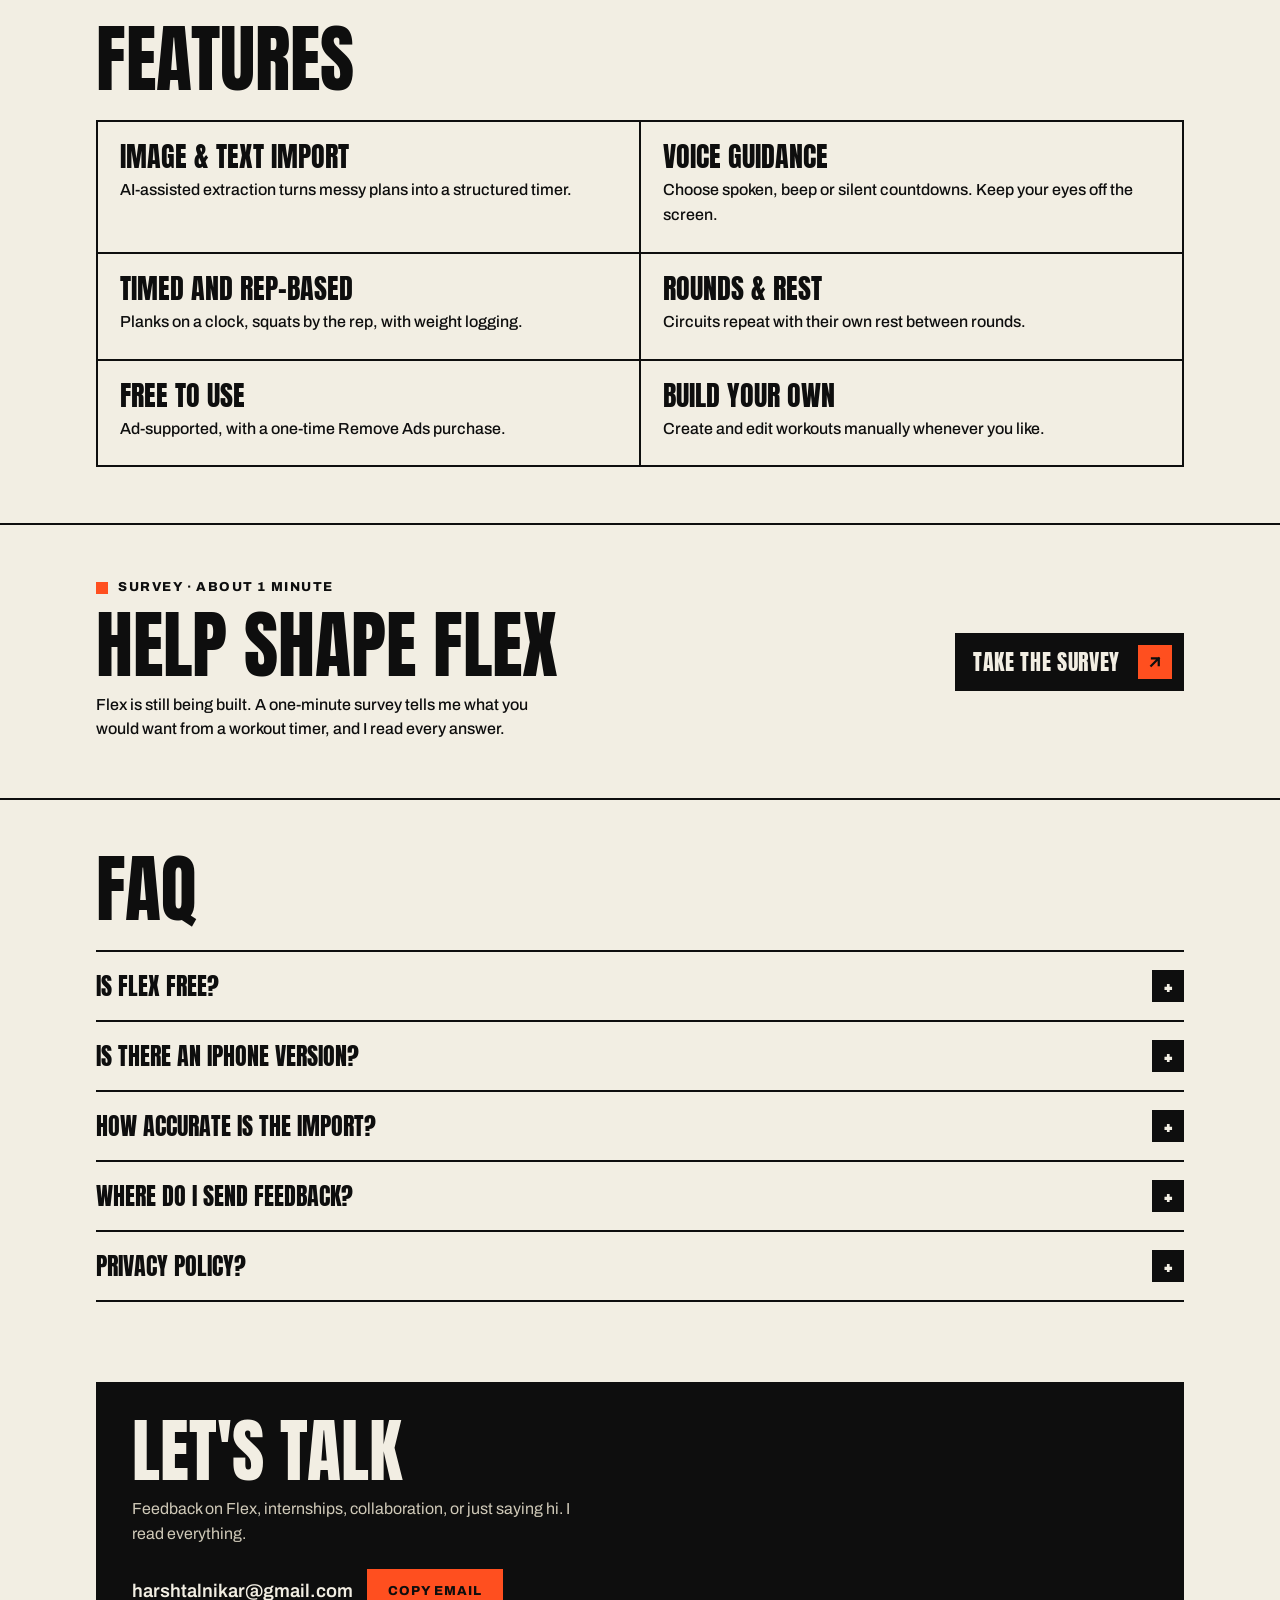
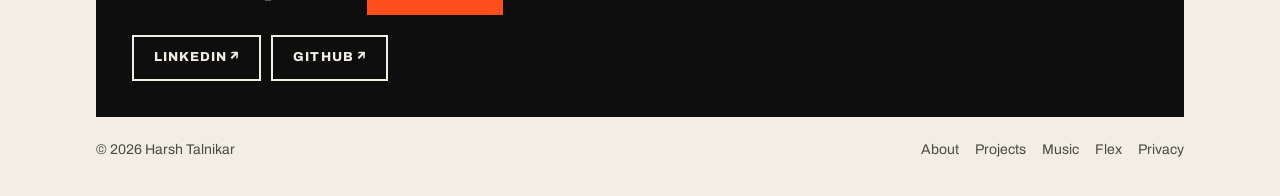
==== commit f27922af: "survey link" ====
--- a/flex/index.html
+++ b/flex/index.html
@@ -80,6 +80,17 @@
     </div>
   </div></section>
 
+  <section class="p-sec p-survey" id="survey"><div class="wrap">
+    <div class="survey">
+      <div>
+        <p class="p-kicker">Survey · about 1 minute</p>
+        <h2 class="p-h2">Help shape Flex</h2>
+        <p>Flex is still being built. A one-minute survey tells me what you would want from a workout timer, and I read every answer.</p>
+      </div>
+      <a class="p-btn" href="https://docs.google.com/forms/d/e/1FAIpQLSc3jz-toSfnRi5dUbmpe3ElX6eIBR8BVlpnpRNvEvBqbPJJ2w/viewform" target="_blank" rel="noopener"><span>Take the survey</span><i><svg width="18" height="18" viewBox="0 0 24 24" fill="none" stroke="currentColor" stroke-width="3" stroke-linecap="square" aria-hidden="true"><path d="M7 17L17 7M8 7h9v9"/></svg></i></a>
+    </div>
+  </div></section>
+
   <section class="p-sec p-faq"><div class="wrap">
     <h2 class="p-h2">FAQ</h2>
     <details><summary>Is Flex free?</summary><p>Yes. It shows ads, and a one-time purchase removes them.</p></details>
--- a/assets/style.css
+++ b/assets/style.css
@@ -31,6 +31,8 @@
 .seg a,.seg button{display:block;padding:7px 14px;border:0;border-radius:8px;background:transparent;font:500 14px/1.3 var(--sans);color:var(--ink-2);text-decoration:none;cursor:pointer}
 .seg a[aria-current="page"],.seg button[aria-pressed="true"]{background:#fff;color:var(--ink);font-weight:600;box-shadow:0 1px 2px rgba(0,0,0,.08)}
 @media (max-width:640px){.nav nav{width:100%}.seg{width:100%}.seg li{flex:1}.seg a{text-align:center;padding:8px 2px;font-size:13px}}
+.seg a[data-nav="flex"]{background:var(--p-orange);color:var(--p-ink);font:400 15px/1.3 var(--poster-display);letter-spacing:.05em;text-transform:uppercase}
+body[data-page="flex"] .seg a[data-nav="flex"]{font:400 15px/1.3 var(--poster-display);letter-spacing:.05em}
 
 /* ---------- shared bits ---------- */
 .eyebrow{display:flex;align-items:center;gap:10px;margin:0 0 18px;font-size:13px;font-weight:600;letter-spacing:.12em;text-transform:uppercase;color:var(--muted)}
@@ -63,11 +65,13 @@
 /* ---------- home ---------- */
 .hero{min-height:calc(100svh - 64px);display:flex;align-items:center;padding-block:48px}
 @media (max-width:640px){.hero{min-height:calc(100svh - 120px)}}
-.feature{display:flex;align-items:center;justify-content:space-between;gap:28px;padding:30px;border-radius:24px;background:var(--ink);color:var(--on-ink);text-decoration:none}
+.feature{display:flex;align-items:center;justify-content:space-between;gap:28px;padding:30px;border-radius:0;background:var(--p-orange);color:var(--p-ink);text-decoration:none;font-family:var(--poster-sans);box-shadow:inset 0 0 0 2.5px var(--p-ink)}
 .feature>div{min-width:0}
-.feature h3{font-family:var(--serif);font-size:clamp(2.6rem,6vw,4rem);line-height:1;margin:14px 0 12px}
-.feature p{color:var(--on-ink-muted);max-width:54ch}
-.feature .logo{width:112px;height:112px;border-radius:26px;box-shadow:0 0 0 1px rgba(244,243,239,.12)}
+.feature .tag.live{background:var(--p-ink);color:var(--p-bg);border-radius:0;font:800 12px/1.3 var(--poster-sans);letter-spacing:.1em;text-transform:uppercase;padding:6px 10px}
+.feature h3{font-family:var(--poster-display);font-weight:400;text-transform:uppercase;font-size:clamp(3.6rem,10vw,7rem);line-height:.86;margin:16px 0 14px}
+.feature p{color:var(--p-ink);font-weight:500;max-width:50ch}
+.feature .p-btn{display:inline-flex;margin-top:6px}
+.feature .logo{width:120px;height:120px;border-radius:26px;box-shadow:0 0 0 2.5px var(--p-ink)}
 @media (max-width:640px){.feature{flex-direction:column;align-items:flex-start;padding:22px}.feature .logo{width:72px;height:72px;order:-1}}
 .list{margin:12px 0 0;padding:0;list-style:none;background:var(--surface);border-radius:16px;overflow:hidden}
 .list li+li{border-top:1px solid var(--line)}
@@ -82,6 +86,8 @@
 .tile .tag{align-self:flex-start}
 .tile h3{font-family:var(--serif);font-size:2rem;line-height:1.05}
 .tile p{margin:0;color:var(--ink-2);font-size:15px}
+.about-home{align-items:center}
+.portrait{display:block;width:min(100%,300px);height:auto;aspect-ratio:3/4;object-fit:cover;object-position:50% 20%;border-radius:24px;margin-top:26px}
 
 /* ---------- inner pages ---------- */
 .phead{padding-block:60px 28px}
@@ -248,3 +254,9 @@
 .p-btn.soon:active{transform:none}
 .nf{min-height:calc(100svh - 64px);display:flex;align-items:center;padding-block:48px}
 
+/* Flex survey block */
+.survey{display:grid;grid-template-columns:minmax(0,1fr) auto;gap:24px 40px;align-items:center}
+.survey>*{min-width:0}
+.survey p:not(.p-kicker){max-width:52ch;margin:0;font-weight:500}
+.survey .p-h2{margin-bottom:14px}
+@media (max-width:760px){.survey{grid-template-columns:minmax(0,1fr)}}
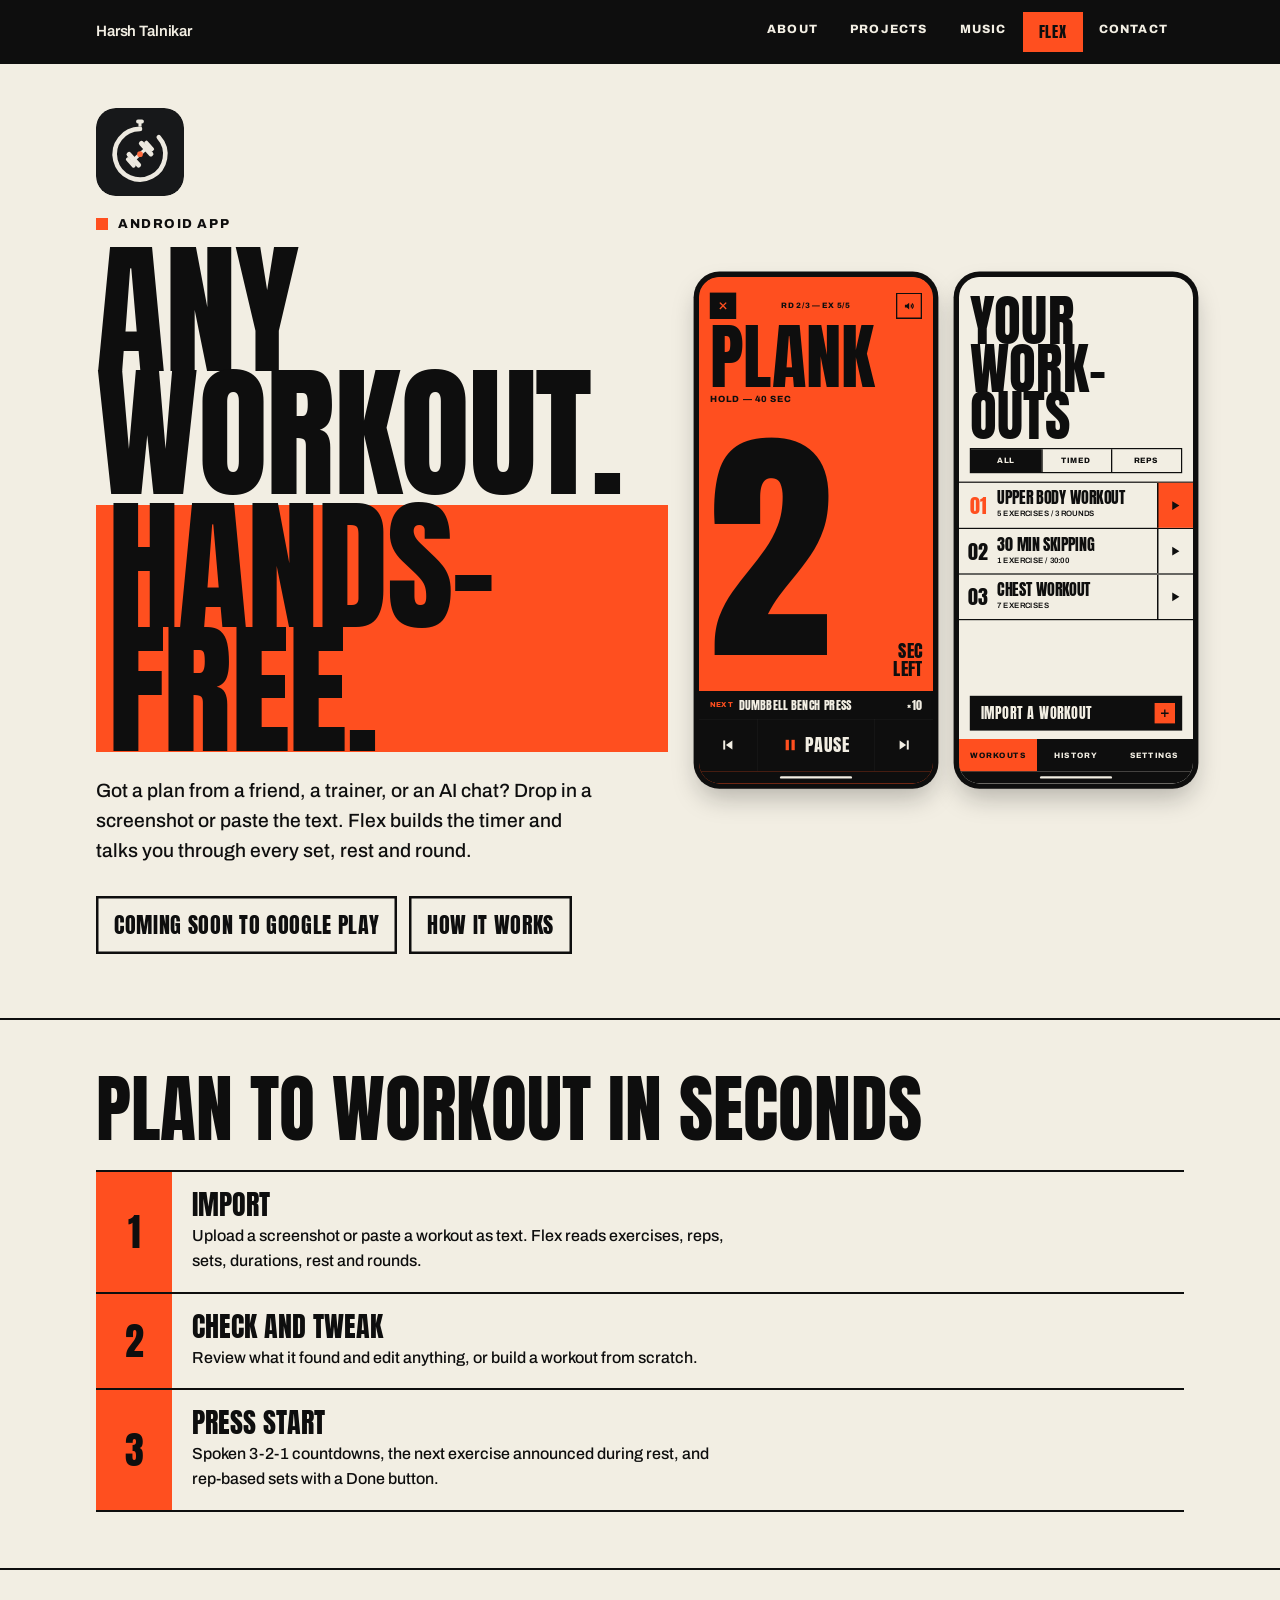
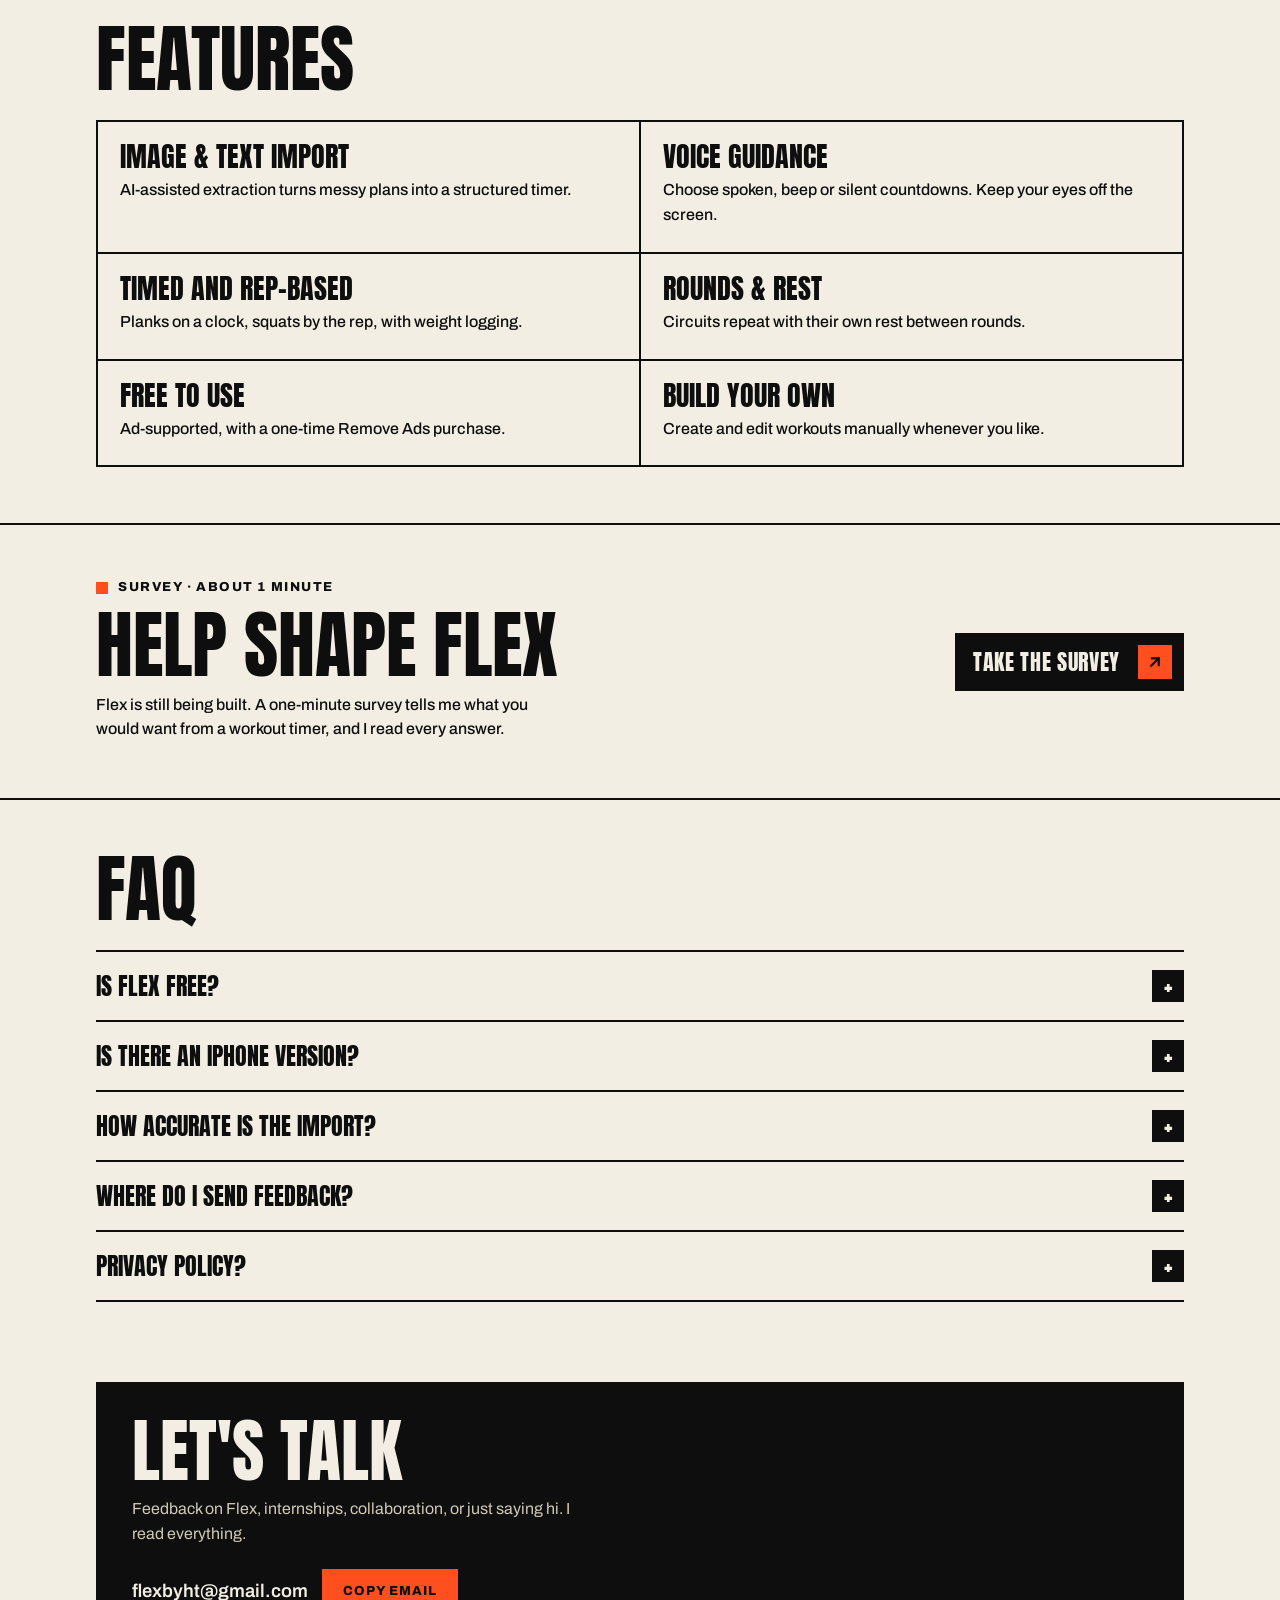
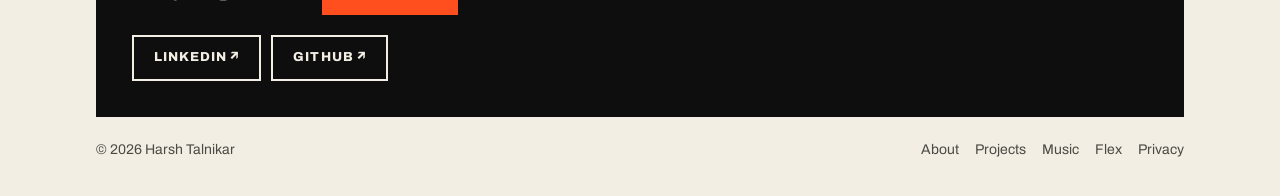
==== commit 17b5ff90: "email update" ====
--- a/flex/index.html
+++ b/flex/index.html
@@ -96,7 +96,7 @@
     <details><summary>Is Flex free?</summary><p>Yes. It shows ads, and a one-time purchase removes them.</p></details>
     <details><summary>Is there an iPhone version?</summary><p>Not yet. Android first; iOS may follow.</p></details>
     <details><summary>How accurate is the import?</summary><p>Usually good, but AI can misread things. Always glance over the result before you start.</p></details>
-    <details><summary>Where do I send feedback?</summary><p>Write to <strong>harshtalnikar@gmail.com</strong>. I read every message.</p></details>
+    <details><summary>Where do I send feedback?</summary><p>Write to <strong>flexbyht@gmail.com</strong>. I read every message.</p></details>
     <details><summary>Privacy policy?</summary><p>Yes. Read the <a href="privacy/"><strong>Flex Privacy Policy</strong></a>.</p></details>
   </div></section>
 </section>
@@ -105,7 +105,7 @@
   <div class="contact">
     <h2>Let's talk</h2>
     <p>Feedback on Flex, internships, collaboration, or just saying hi. I read everything.</p>
-    <div class="email-row"><span class="email" id="email">harshtalnikar@gmail.com</span><button type="button" class="btn cream" id="copy">Copy email</button></div>
+    <div class="email-row"><span class="email" id="email">flexbyht@gmail.com</span><button type="button" class="btn cream" id="copy">Copy email</button></div>
     <div class="actions"><a class="btn line-dark" href="https://www.linkedin.com/in/htalnikar/" target="_blank" rel="noopener">LinkedIn ↗</a><a class="btn line-dark" href="https://github.com/Skillboy127" target="_blank" rel="noopener">GitHub ↗</a></div>
   </div>
   <div class="fine"><span>© 2026 Harsh Talnikar</span><nav aria-label="Footer"><a href="../about/">About</a><a href="../projects/">Projects</a><a href="../music/">Music</a><a href="../flex/">Flex</a><a href="../flex/privacy/">Privacy</a></nav></div>
